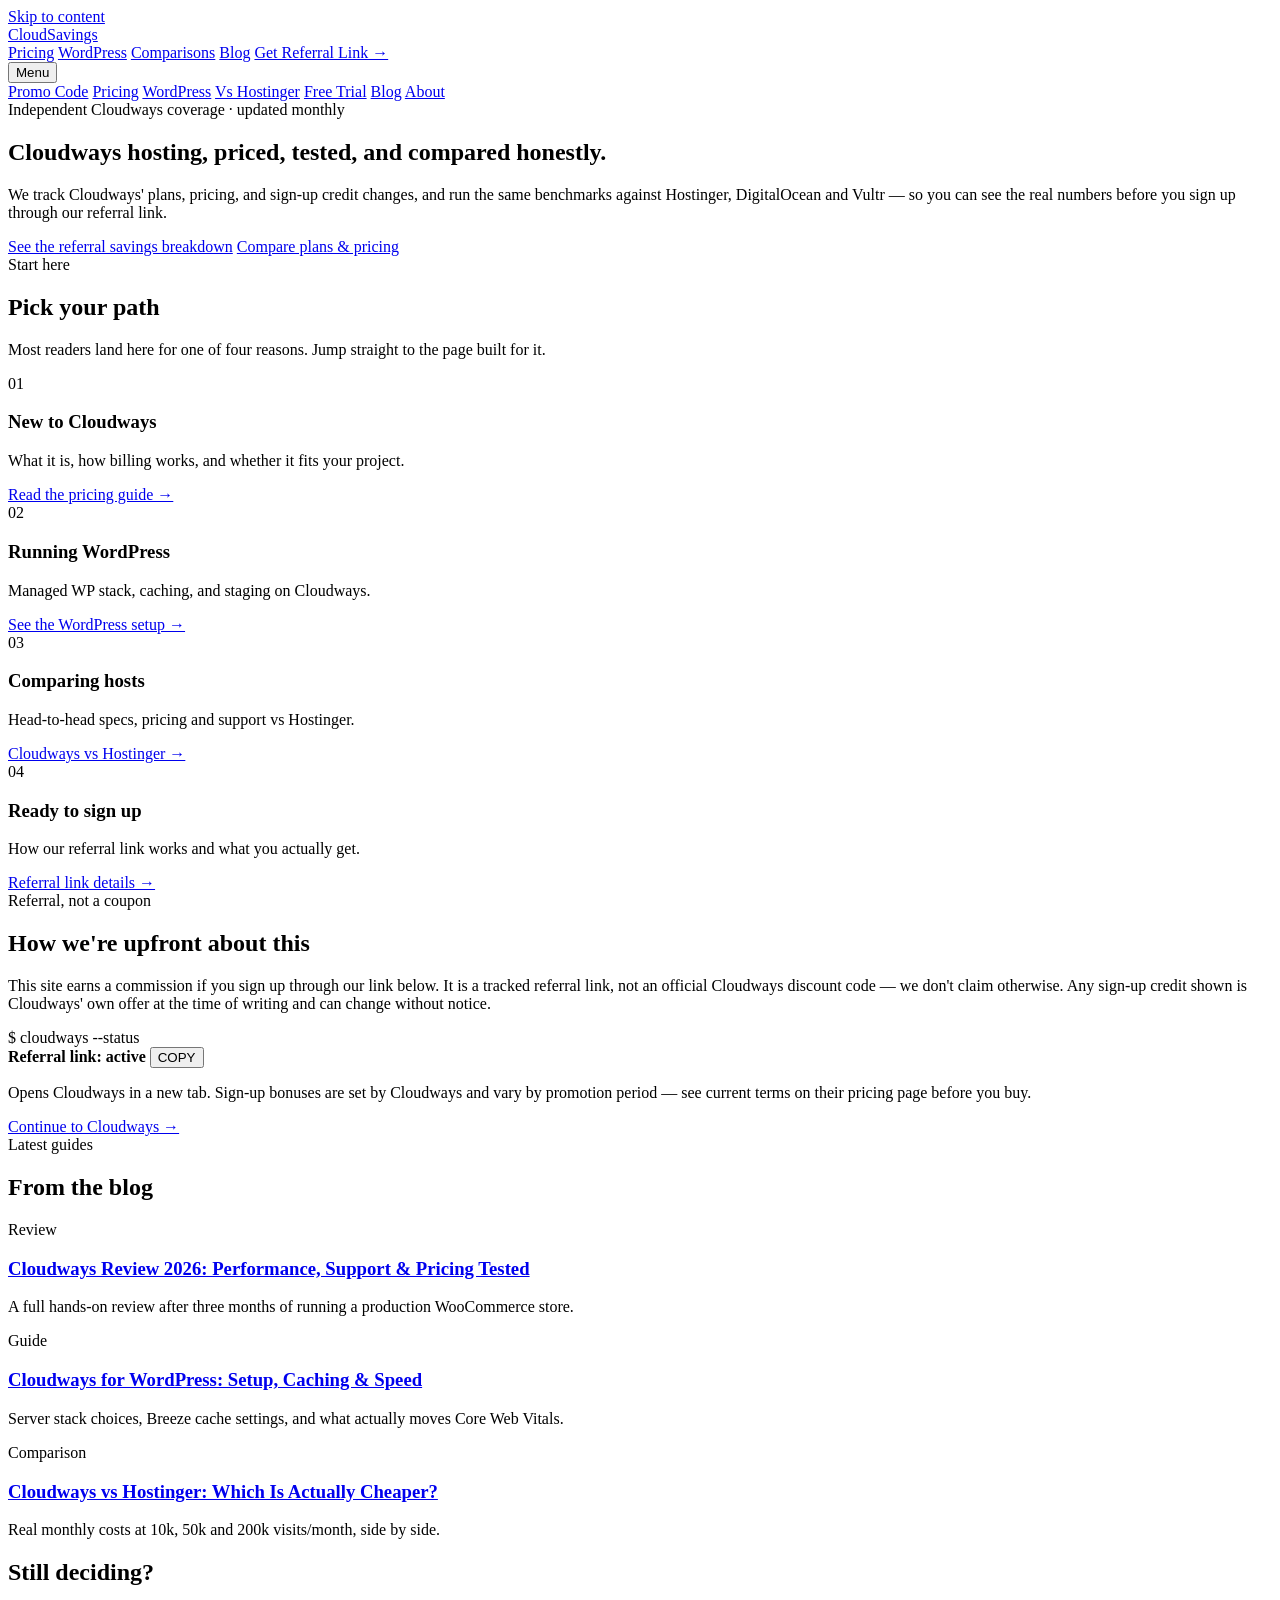
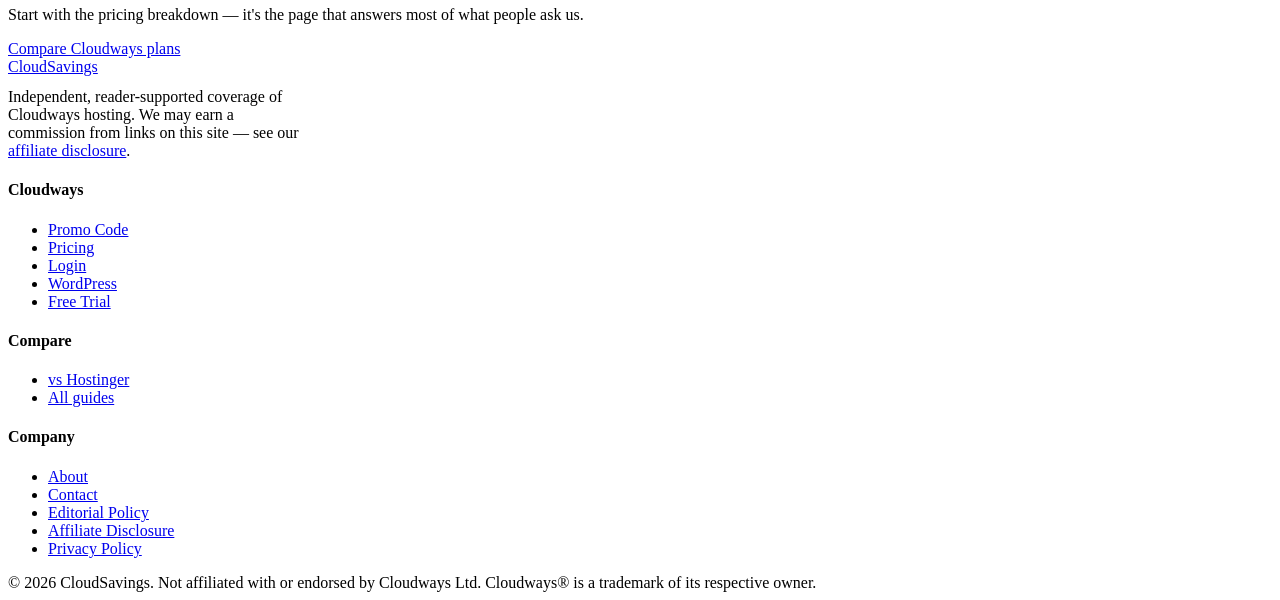
==== index.html @ ebcc0425 "لخ" ====
<!DOCTYPE html>
<html lang="en">
<head>
<meta charset="UTF-8">
<meta name="viewport" content="width=device-width, initial-scale=1.0">
<title>Cloudways Promo Code & Referral Savings (2026 Guide) | CloudSavings</title>
<meta name="description" content="Everything you need on Cloudways: verified referral link, pricing by plan, WordPress & WooCommerce setup, and honest comparisons vs Hostinger, DigitalOcean and Vultr.">
<link rel="canonical" href="https://rafi10merch-alt.github.io/cloudways-promo-code/">
<meta property="og:type" content="website">
<meta property="og:title" content="Cloudways Promo Code & Referral Savings (2026 Guide)">
<meta property="og:description" content="Independent guides on Cloudways pricing, hosting, and referral savings.">
<meta property="og:url" content="https://rafi10merch-alt.github.io/cloudways-promo-code/">
<meta name="twitter:card" content="summary_large_image">
<link rel="icon" href="/cloudways-promo-code/assets/img/favicon.svg" type="image/svg+xml">
<link rel="manifest" href="/cloudways-promo-code/manifest.json">
<link rel="stylesheet" href="/cloudways-promo-code/assets/css/style.css">
<link rel="preconnect" href="https://fonts.googleapis.com">
<link href="https://fonts.googleapis.com/css2?family=Outfit:wght@500;700;800&family=Inter:wght@400;500;600;700&family=IBM+Plex+Mono:wght@400;600&display=swap" rel="stylesheet">
<script type="application/ld+json">
{
  "@context": "https://schema.org",
  "@type": "Organization",
  "name": "CloudSavings",
  "url": "https://rafi10merch-alt.github.io/cloudways-promo-code/",
  "logo": "https://rafi10merch-alt.github.io/cloudways-promo-code/assets/img/logo.png",
  "sameAs": []
}
</script>
<script type="application/ld+json">
{
  "@context": "https://schema.org",
  "@type": "WebSite",
  "url": "https://rafi10merch-alt.github.io/cloudways-promo-code/",
  "name": "CloudSavings",
  "potentialAction": {
    "@type": "SearchAction",
    "target": "https://rafi10merch-alt.github.io/cloudways-promo-code/search/?q={search_term_string}",
    "query-input": "required name=search_term_string"
  }
}
</script>
</head>
<body>
<a class="skip-link" href="#main">Skip to content</a>

<header class="site-header">
  <div class="container">
    <a class="logo" href="/cloudways-promo-code/"><span class="dot"></span>CloudSavings</a>
    <nav class="primary-nav" aria-label="Primary">
      <a href="/cloudways-promo-code/cloudways/pricing/">Pricing</a>
      <a href="/cloudways-promo-code/cloudways/wordpress/">WordPress</a>
      <a href="/cloudways-promo-code/cloudways/vs-hostinger/">Comparisons</a>
      <a href="/cloudways-promo-code/blog/">Blog</a>
      <a class="nav-cta" href="https://www.cloudways.com/en/?id=2192727" rel="sponsored noopener" target="_blank">Get Referral Link →</a>
    </nav>
    <button class="nav-toggle" aria-expanded="false" aria-controls="mobile-menu">Menu</button>
  </div>
  <nav class="mobile-nav" id="mobile-menu" aria-label="Mobile">
    <a href="/cloudways-promo-code/cloudways/promo-code/">Promo Code</a>
    <a href="/cloudways-promo-code/cloudways/pricing/">Pricing</a>
    <a href="/cloudways-promo-code/cloudways/wordpress/">WordPress</a>
    <a href="/cloudways-promo-code/cloudways/vs-hostinger/">Vs Hostinger</a>
    <a href="/cloudways-promo-code/cloudways/free-trial/">Free Trial</a>
    <a href="/cloudways-promo-code/blog/">Blog</a>
    <a href="/cloudways-promo-code/about/">About</a>
  </nav>
</header>

<main id="main">

  <section class="hero">
    <div class="container">
      <span class="eyebrow">Independent Cloudways coverage · updated monthly</span>
      <h1>Cloudways hosting, priced, tested, and compared honestly.</h1>
      <p class="lede">We track Cloudways' plans, pricing, and sign-up credit changes, and run the same benchmarks against Hostinger, DigitalOcean and Vultr — so you can see the real numbers before you sign up through our referral link.</p>
      <div class="hero-actions">
        <a class="btn btn-primary" href="/cloudways-promo-code/cloudways/promo-code/">See the referral savings breakdown</a>
        <a class="btn btn-ghost" href="/cloudways-promo-code/cloudways/pricing/">Compare plans & pricing</a>
      </div>
    </div>
  </section>

  <section>
    <div class="container">
      <div class="section-head">
        <span class="eyebrow">Start here</span>
        <h2>Pick your path</h2>
        <p>Most readers land here for one of four reasons. Jump straight to the page built for it.</p>
      </div>
      <div class="grid grid-4">
        <div class="card">
          <span class="num">01</span>
          <h3>New to Cloudways</h3>
          <p class="small">What it is, how billing works, and whether it fits your project.</p>
          <a href="/cloudways-promo-code/cloudways/pricing/">Read the pricing guide →</a>
        </div>
        <div class="card">
          <span class="num">02</span>
          <h3>Running WordPress</h3>
          <p class="small">Managed WP stack, caching, and staging on Cloudways.</p>
          <a href="/cloudways-promo-code/cloudways/wordpress/">See the WordPress setup →</a>
        </div>
        <div class="card">
          <span class="num">03</span>
          <h3>Comparing hosts</h3>
          <p class="small">Head-to-head specs, pricing and support vs Hostinger.</p>
          <a href="/cloudways-promo-code/cloudways/vs-hostinger/">Cloudways vs Hostinger →</a>
        </div>
        <div class="card">
          <span class="num">04</span>
          <h3>Ready to sign up</h3>
          <p class="small">How our referral link works and what you actually get.</p>
          <a href="/cloudways-promo-code/cloudways/promo-code/">Referral link details →</a>
        </div>
      </div>
    </div>
  </section>

  <section class="alt">
    <div class="container">
      <div class="section-head">
        <span class="eyebrow">Referral, not a coupon</span>
        <h2>How we're upfront about this</h2>
        <p>This site earns a commission if you sign up through our link below. It is a tracked referral link, not an official Cloudways discount code — we don't claim otherwise. Any sign-up credit shown is Cloudways' own offer at the time of writing and can change without notice.</p>
      </div>
      <div class="console">
        <div class="console-bar"><span></span><span></span><span></span></div>
        <div class="console-body">
          <span class="console-line">$ cloudways --status</span>
          <div class="console-code">
            <strong>Referral link: active</strong>
            <button class="copy-btn" data-copy="https://www.cloudways.com/en/?id=2192727">COPY</button>
          </div>
          <p class="console-note">Opens Cloudways in a new tab. Sign-up bonuses are set by Cloudways and vary by promotion period — see current terms on their pricing page before you buy.</p>
          <a class="btn btn-amber" href="https://www.cloudways.com/en/?id=2192727" rel="sponsored noopener" target="_blank">Continue to Cloudways →</a>
        </div>
      </div>
    </div>
  </section>

  <section>
    <div class="container">
      <div class="section-head">
        <span class="eyebrow">Latest guides</span>
        <h2>From the blog</h2>
      </div>
      <div class="grid grid-3">
        <div class="card">
          <span class="num mono">Review</span>
          <h3><a href="/cloudways-promo-code/blog/cloudways-review/">Cloudways Review 2026: Performance, Support & Pricing Tested</a></h3>
          <p class="small">A full hands-on review after three months of running a production WooCommerce store.</p>
        </div>
        <div class="card">
          <span class="num mono">Guide</span>
          <h3><a href="/cloudways-promo-code/cloudways/wordpress/">Cloudways for WordPress: Setup, Caching & Speed</a></h3>
          <p class="small">Server stack choices, Breeze cache settings, and what actually moves Core Web Vitals.</p>
        </div>
        <div class="card">
          <span class="num mono">Comparison</span>
          <h3><a href="/cloudways-promo-code/cloudways/vs-hostinger/">Cloudways vs Hostinger: Which Is Actually Cheaper?</a></h3>
          <p class="small">Real monthly costs at 10k, 50k and 200k visits/month, side by side.</p>
        </div>
      </div>
    </div>
  </section>

  <section class="cta-band">
    <div class="container">
      <h2>Still deciding?</h2>
      <p>Start with the pricing breakdown — it's the page that answers most of what people ask us.</p>
      <a class="btn btn-primary" href="/cloudways-promo-code/cloudways/pricing/">Compare Cloudways plans</a>
    </div>
  </section>

</main>

<footer class="site-footer">
  <div class="container">
    <div class="footer-grid">
      <div>
        <a class="logo" href="/cloudways-promo-code/"><span class="dot"></span>CloudSavings</a>
        <p class="small" style="margin-top:12px; max-width:38ch;">Independent, reader-supported coverage of Cloudways hosting. We may earn a commission from links on this site — see our <a href="/cloudways-promo-code/affiliate-disclosure/">affiliate disclosure</a>.</p>
      </div>
      <div>
        <h4>Cloudways</h4>
        <ul>
          <li><a href="/cloudways-promo-code/cloudways/promo-code/">Promo Code</a></li>
          <li><a href="/cloudways-promo-code/cloudways/pricing/">Pricing</a></li>
          <li><a href="/cloudways-promo-code/cloudways/login/">Login</a></li>
          <li><a href="/cloudways-promo-code/cloudways/wordpress/">WordPress</a></li>
          <li><a href="/cloudways-promo-code/cloudways/free-trial/">Free Trial</a></li>
        </ul>
      </div>
      <div>
        <h4>Compare</h4>
        <ul>
          <li><a href="/cloudways-promo-code/cloudways/vs-hostinger/">vs Hostinger</a></li>
          <li><a href="/cloudways-promo-code/blog/">All guides</a></li>
        </ul>
      </div>
      <div>
        <h4>Company</h4>
        <ul>
          <li><a href="/cloudways-promo-code/about/">About</a></li>
          <li><a href="/cloudways-promo-code/contact/">Contact</a></li>
          <li><a href="/cloudways-promo-code/editorial-policy/">Editorial Policy</a></li>
          <li><a href="/cloudways-promo-code/affiliate-disclosure/">Affiliate Disclosure</a></li>
          <li><a href="/cloudways-promo-code/privacy-policy/">Privacy Policy</a></li>
        </ul>
      </div>
    </div>
    <div class="footer-bottom">
      <span>&copy; 2026 CloudSavings. Not affiliated with or endorsed by Cloudways Ltd.</span>
      <span>Cloudways® is a trademark of its respective owner.</span>
    </div>
  </div>
</footer>

<script src="/cloudways-promo-code/assets/js/main.js"></script>
</body>
</html>
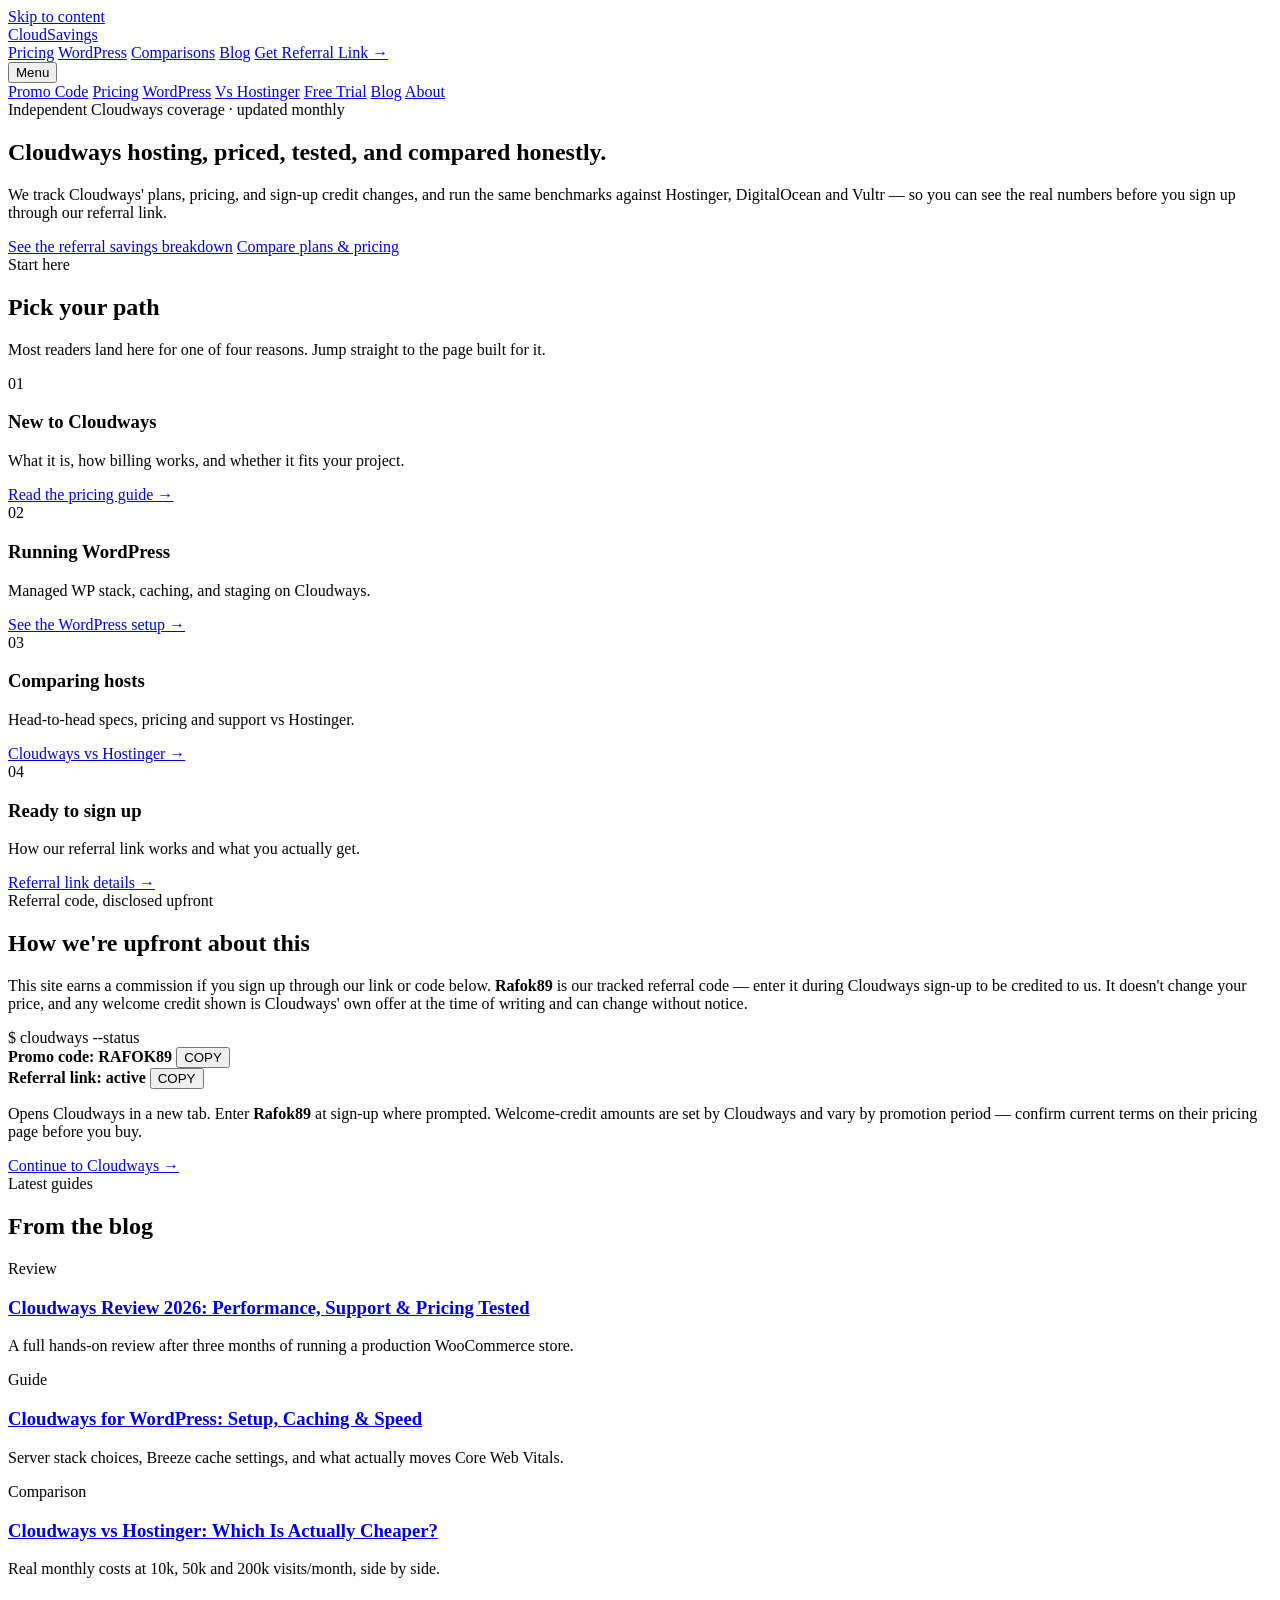
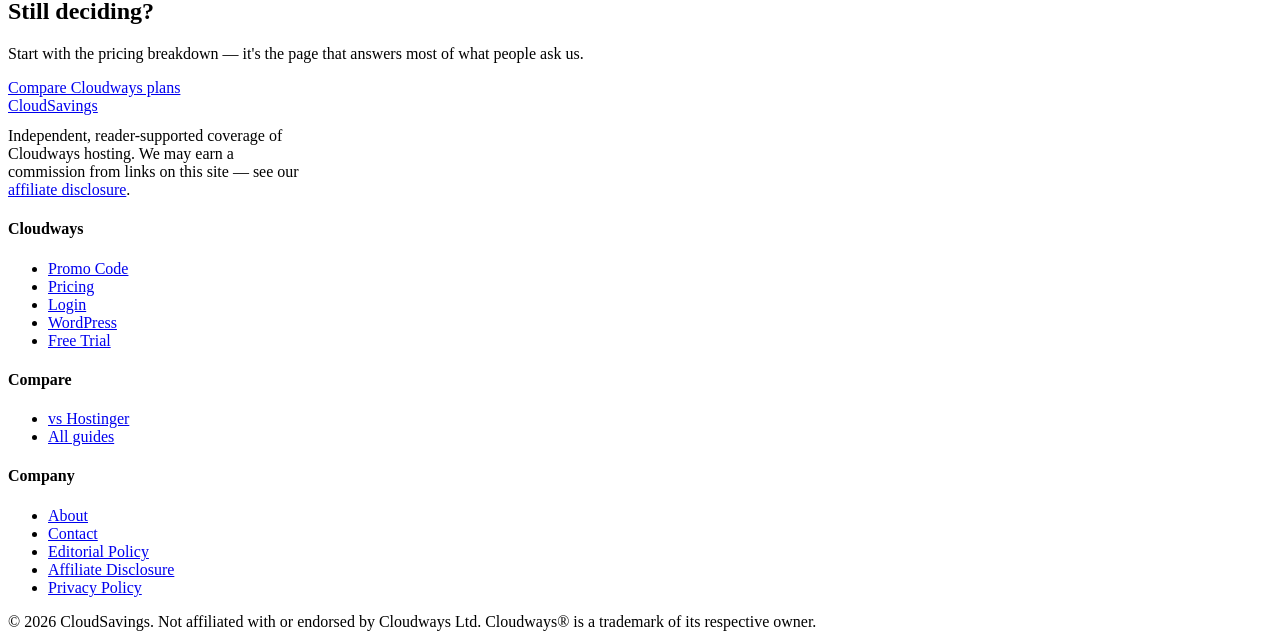
==== commit 5d2d583a: "f" ====
--- a/index.html
+++ b/index.html
@@ -6,6 +6,13 @@
 <title>Cloudways Promo Code & Referral Savings (2026 Guide) | CloudSavings</title>
 <meta name="description" content="Everything you need on Cloudways: verified referral link, pricing by plan, WordPress & WooCommerce setup, and honest comparisons vs Hostinger, DigitalOcean and Vultr.">
 <link rel="canonical" href="https://rafi10merch-alt.github.io/cloudways-promo-code/">
+<link rel="alternate" hreflang="en-us" href="https://rafi10merch-alt.github.io/cloudways-promo-code/">
+<link rel="alternate" hreflang="en-gb" href="https://rafi10merch-alt.github.io/cloudways-promo-code/">
+<link rel="alternate" hreflang="en-ca" href="https://rafi10merch-alt.github.io/cloudways-promo-code/">
+<link rel="alternate" hreflang="en-au" href="https://rafi10merch-alt.github.io/cloudways-promo-code/">
+<link rel="alternate" hreflang="en-ie" href="https://rafi10merch-alt.github.io/cloudways-promo-code/">
+<link rel="alternate" hreflang="en-za" href="https://rafi10merch-alt.github.io/cloudways-promo-code/">
+<link rel="alternate" hreflang="x-default" href="https://rafi10merch-alt.github.io/cloudways-promo-code/">
 <meta property="og:type" content="website">
 <meta property="og:title" content="Cloudways Promo Code & Referral Savings (2026 Guide)">
 <meta property="og:description" content="Independent guides on Cloudways pricing, hosting, and referral savings.">
@@ -23,6 +30,7 @@
   "name": "CloudSavings",
   "url": "https://rafi10merch-alt.github.io/cloudways-promo-code/",
   "logo": "https://rafi10merch-alt.github.io/cloudways-promo-code/assets/img/logo.png",
+  "areaServed": ["US", "CA", "GB", "AU", "IE", "ZA", "Europe"],
   "sameAs": []
 }
 </script>
@@ -119,19 +127,23 @@
   <section class="alt">
     <div class="container">
       <div class="section-head">
-        <span class="eyebrow">Referral, not a coupon</span>
+        <span class="eyebrow">Referral code, disclosed upfront</span>
         <h2>How we're upfront about this</h2>
-        <p>This site earns a commission if you sign up through our link below. It is a tracked referral link, not an official Cloudways discount code — we don't claim otherwise. Any sign-up credit shown is Cloudways' own offer at the time of writing and can change without notice.</p>
+        <p>This site earns a commission if you sign up through our link or code below. <strong>Rafok89</strong> is our tracked referral code — enter it during Cloudways sign-up to be credited to us. It doesn't change your price, and any welcome credit shown is Cloudways' own offer at the time of writing and can change without notice.</p>
       </div>
       <div class="console">
         <div class="console-bar"><span></span><span></span><span></span></div>
         <div class="console-body">
           <span class="console-line">$ cloudways --status</span>
           <div class="console-code">
+            <strong>Promo code: RAFOK89</strong>
+            <button class="copy-btn" data-copy="Rafok89">COPY</button>
+          </div>
+          <div class="console-code">
             <strong>Referral link: active</strong>
             <button class="copy-btn" data-copy="https://www.cloudways.com/en/?id=2192727">COPY</button>
           </div>
-          <p class="console-note">Opens Cloudways in a new tab. Sign-up bonuses are set by Cloudways and vary by promotion period — see current terms on their pricing page before you buy.</p>
+          <p class="console-note">Opens Cloudways in a new tab. Enter <strong>Rafok89</strong> at sign-up where prompted. Welcome-credit amounts are set by Cloudways and vary by promotion period — confirm current terms on their pricing page before you buy.</p>
           <a class="btn btn-amber" href="https://www.cloudways.com/en/?id=2192727" rel="sponsored noopener" target="_blank">Continue to Cloudways →</a>
         </div>
       </div>
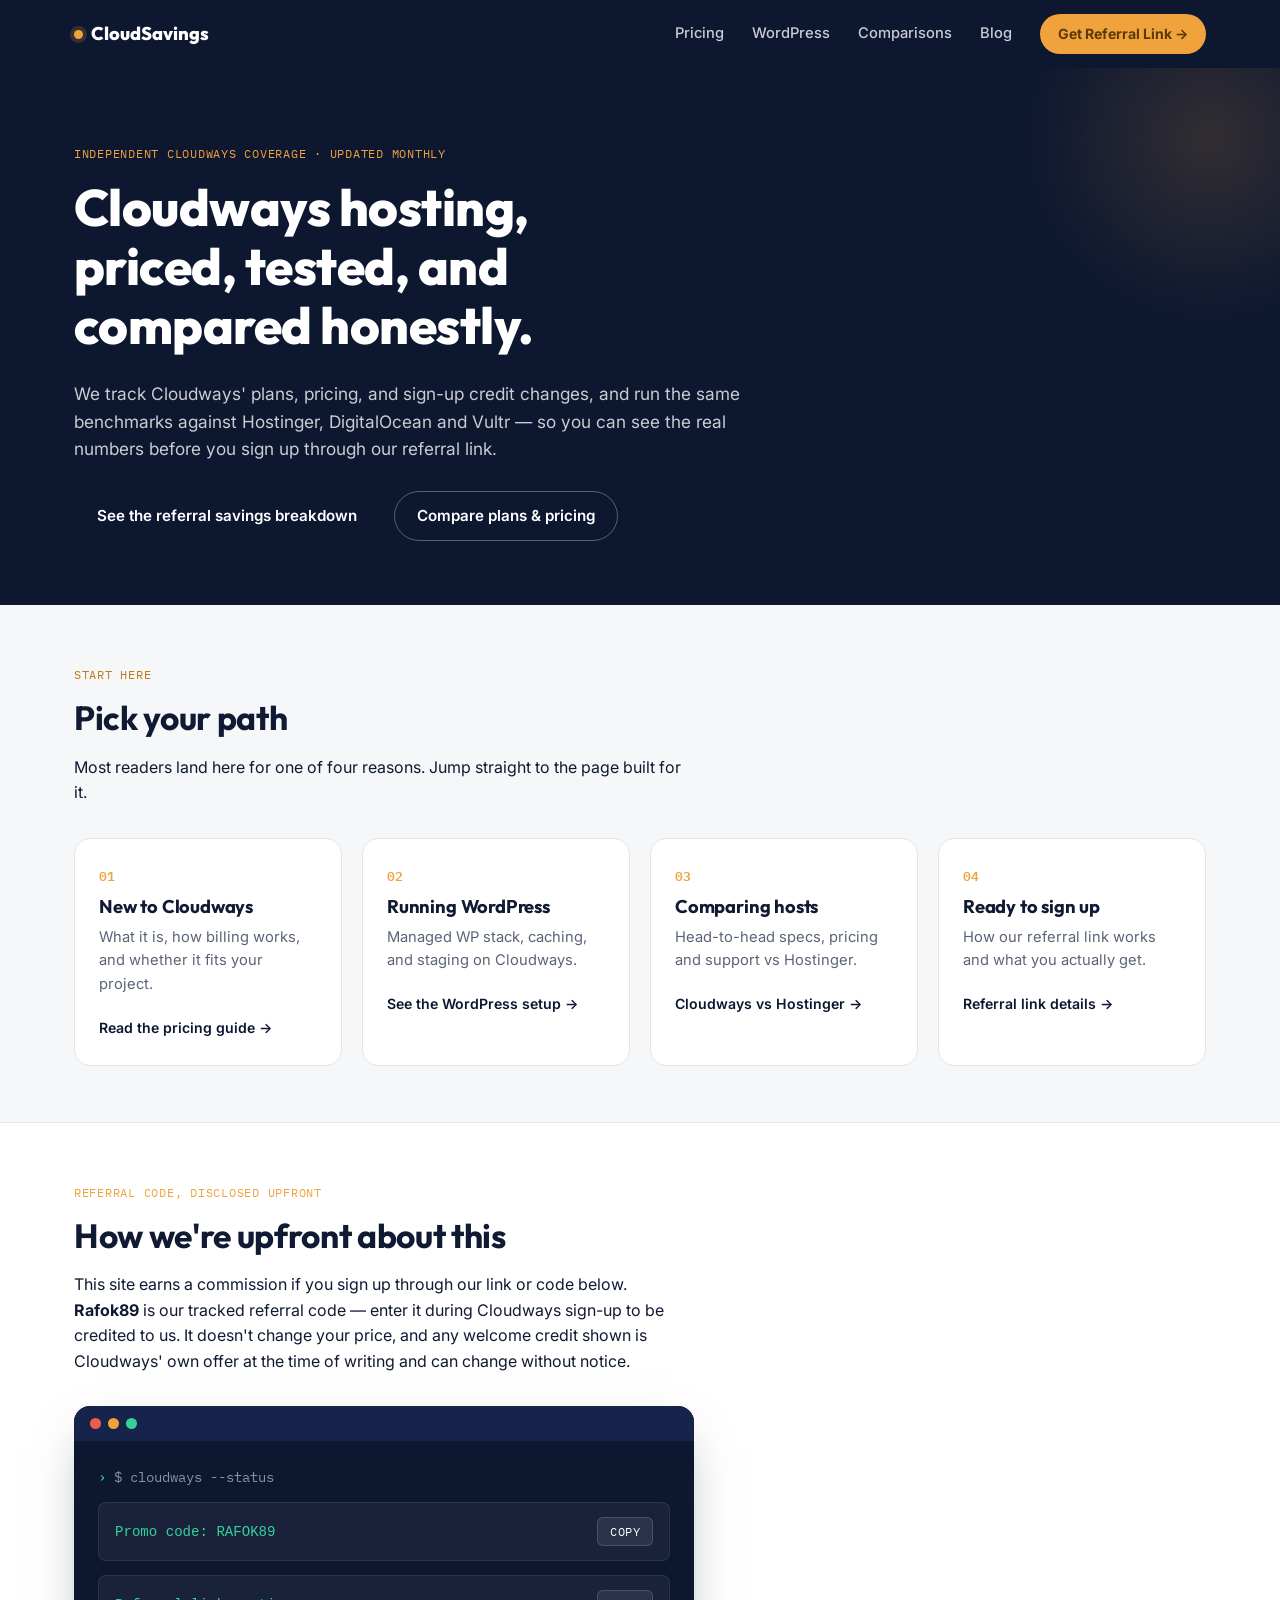
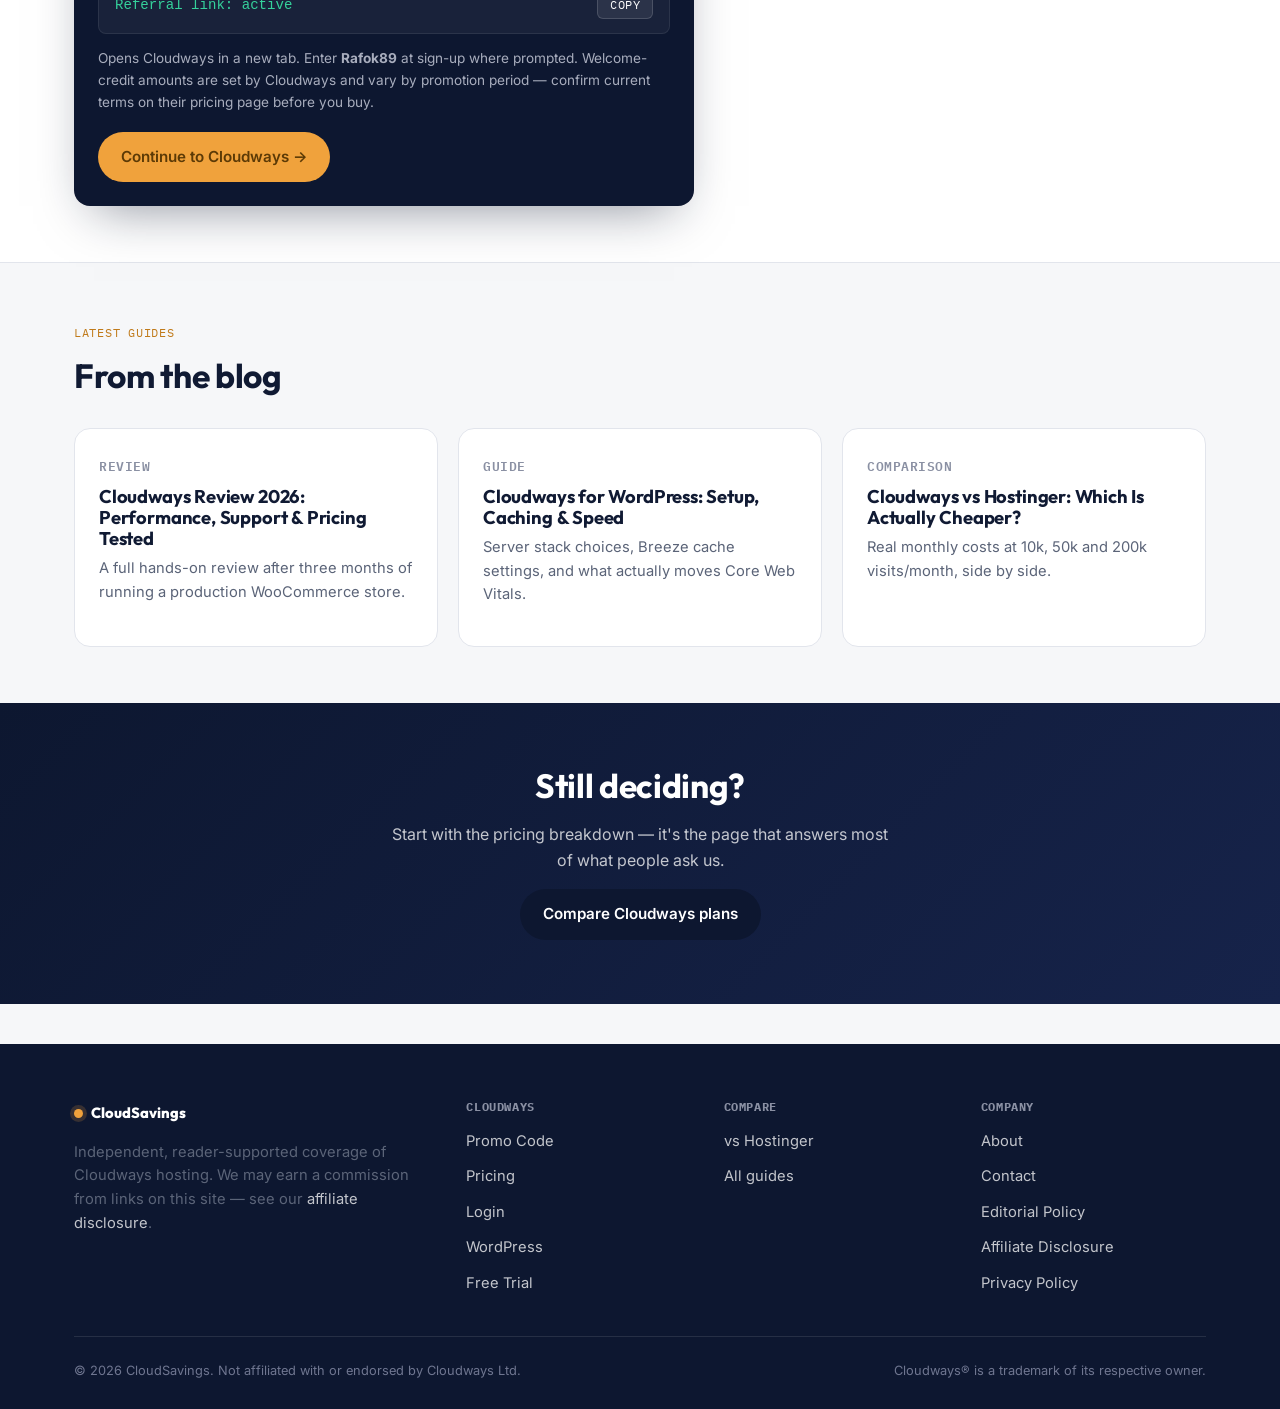
==== commit 414d2a21: "fix: update all paths and URLs for custom domain www.cloudwys.musetrend.com - Remove /cloudways-prom" ====
--- a/index.html
+++ b/index.html
@@ -1,35 +1,45 @@
 <!DOCTYPE html>
-<html lang="en">
+<html lang="en"> 
 <head>
 <meta charset="UTF-8">
 <meta name="viewport" content="width=device-width, initial-scale=1.0">
+<meta name="google-site-verification" content="FEpn2wCnyc4aukhPVUzbwgWCq9rhpfEIRD--1cXSdJs" />
+  <script type="text/javascript">
+    (function(c,l,a,r,i,t,y){
+        c[a]=c[a]||function(){(c[a].q=c[a].q||[]).push(arguments)};
+        t=l.createElement(r);t.async=1;t.src="https://www.clarity.ms/tag/"+i;
+        y=l.getElementsByTagName(r)[0];y.parentNode.insertBefore(t,y);
+    })(window, document, "clarity", "script", "xylxpq16rw");
+</script>
 <title>Cloudways Promo Code & Referral Savings (2026 Guide) | CloudSavings</title>
-<meta name="description" content="Everything you need on Cloudways: verified referral link, pricing by plan, WordPress & WooCommerce setup, and honest comparisons vs Hostinger, DigitalOcean and Vultr.">
-<link rel="canonical" href="https://rafi10merch-alt.github.io/cloudways-promo-code/">
-<link rel="alternate" hreflang="en-us" href="https://rafi10merch-alt.github.io/cloudways-promo-code/">
-<link rel="alternate" hreflang="en-gb" href="https://rafi10merch-alt.github.io/cloudways-promo-code/">
-<link rel="alternate" hreflang="en-ca" href="https://rafi10merch-alt.github.io/cloudways-promo-code/">
-<link rel="alternate" hreflang="en-au" href="https://rafi10merch-alt.github.io/cloudways-promo-code/">
-<link rel="alternate" hreflang="en-ie" href="https://rafi10merch-alt.github.io/cloudways-promo-code/">
-<link rel="alternate" hreflang="en-za" href="https://rafi10merch-alt.github.io/cloudways-promo-code/">
-<link rel="alternate" hreflang="x-default" href="https://rafi10merch-alt.github.io/cloudways-promo-code/">
+<meta name="description" content="Cloudways Promo Code Rafok89">
+<link rel="canonical" href="https://www.cloudwys.musetrend.com/">
+<link rel="alternate" hreflang="en-us" href="https://www.cloudwys.musetrend.com/">
+<link rel="alternate" hreflang="en-gb" href="https://www.cloudwys.musetrend.com/">
+<link rel="alternate" hreflang="en-ca" href="https://www.cloudwys.musetrend.com/">
+<link rel="alternate" hreflang="en-au" href="https://www.cloudwys.musetrend.com/">
+<link rel="alternate" hreflang="en-ie" href="https://www.cloudwys.musetrend.com/">
+<link rel="alternate" hreflang="en-za" href="https://www.cloudwys.musetrend.com/">
+<link rel="alternate" hreflang="x-default" href="https://www.cloudwys.musetrend.com/">
 <meta property="og:type" content="website">
 <meta property="og:title" content="Cloudways Promo Code & Referral Savings (2026 Guide)">
 <meta property="og:description" content="Independent guides on Cloudways pricing, hosting, and referral savings.">
-<meta property="og:url" content="https://rafi10merch-alt.github.io/cloudways-promo-code/">
+<meta property="og:url" content="https://www.cloudwys.musetrend.com/">
 <meta name="twitter:card" content="summary_large_image">
-<link rel="icon" href="/cloudways-promo-code/assets/img/favicon.svg" type="image/svg+xml">
-<link rel="manifest" href="/cloudways-promo-code/manifest.json">
-<link rel="stylesheet" href="/cloudways-promo-code/assets/css/style.css">
+<link rel="icon" href="/assets/img/favicon.svg" type="image/svg+xml">
+<link rel="manifest" href="/manifest.json">
+<link rel="stylesheet" href="/assets/css/style.css">
 <link rel="preconnect" href="https://fonts.googleapis.com">
-<link href="https://fonts.googleapis.com/css2?family=Outfit:wght@500;700;800&family=Inter:wght@400;500;600;700&family=IBM+Plex+Mono:wght@400;600&display=swap" rel="stylesheet">
+<link rel="preconnect" href="https://fonts.gstatic.com" crossorigin>
+<link rel="preload" as="style" href="https://fonts.googleapis.com/css2?family=Outfit:wght@600;700;800&family=Inter:wght@400;500;600;700&family=IBM+Plex+Mono:wght@400;600&display=swap" onload="this.onload=null;this.rel='stylesheet'">
+<noscript><link rel="stylesheet" href="https://fonts.googleapis.com/css2?family=Outfit:wght@600;700;800&family=Inter:wght@400;500;600;700&family=IBM+Plex+Mono:wght@400;600&display=swap"></noscript>
 <script type="application/ld+json">
 {
   "@context": "https://schema.org",
   "@type": "Organization",
   "name": "CloudSavings",
-  "url": "https://rafi10merch-alt.github.io/cloudways-promo-code/",
-  "logo": "https://rafi10merch-alt.github.io/cloudways-promo-code/assets/img/logo.png",
+  "url": "https://www.cloudwys.musetrend.com/",
+  "logo": "https://www.cloudwys.musetrend.com/assets/img/logo.png",
   "areaServed": ["US", "CA", "GB", "AU", "IE", "ZA", "Europe"],
   "sameAs": []
 }
@@ -38,11 +48,11 @@
 {
   "@context": "https://schema.org",
   "@type": "WebSite",
-  "url": "https://rafi10merch-alt.github.io/cloudways-promo-code/",
+  "url": "https://www.cloudwys.musetrend.com/",
   "name": "CloudSavings",
   "potentialAction": {
     "@type": "SearchAction",
-    "target": "https://rafi10merch-alt.github.io/cloudways-promo-code/search/?q={search_term_string}",
+    "target": "https://www.cloudwys.musetrend.com/search/?q={search_term_string}",
     "query-input": "required name=search_term_string"
   }
 }
@@ -53,24 +63,24 @@
 
 <header class="site-header">
   <div class="container">
-    <a class="logo" href="/cloudways-promo-code/"><span class="dot"></span>CloudSavings</a>
+    <a class="logo" href="/"><span class="dot"></span>CloudSavings</a>
     <nav class="primary-nav" aria-label="Primary">
-      <a href="/cloudways-promo-code/cloudways/pricing/">Pricing</a>
-      <a href="/cloudways-promo-code/cloudways/wordpress/">WordPress</a>
-      <a href="/cloudways-promo-code/cloudways/vs-hostinger/">Comparisons</a>
-      <a href="/cloudways-promo-code/blog/">Blog</a>
+      <a href="/cloudways/pricing/">Pricing</a>
+      <a href="/cloudways/wordpress/">WordPress</a>
+      <a href="/cloudways/vs-hostinger/">Comparisons</a>
+      <a href="/blog/">Blog</a>
       <a class="nav-cta" href="https://www.cloudways.com/en/?id=2192727" rel="sponsored noopener" target="_blank">Get Referral Link →</a>
     </nav>
     <button class="nav-toggle" aria-expanded="false" aria-controls="mobile-menu">Menu</button>
   </div>
   <nav class="mobile-nav" id="mobile-menu" aria-label="Mobile">
-    <a href="/cloudways-promo-code/cloudways/promo-code/">Promo Code</a>
-    <a href="/cloudways-promo-code/cloudways/pricing/">Pricing</a>
-    <a href="/cloudways-promo-code/cloudways/wordpress/">WordPress</a>
-    <a href="/cloudways-promo-code/cloudways/vs-hostinger/">Vs Hostinger</a>
-    <a href="/cloudways-promo-code/cloudways/free-trial/">Free Trial</a>
-    <a href="/cloudways-promo-code/blog/">Blog</a>
-    <a href="/cloudways-promo-code/about/">About</a>
+    <a href="/cloudways/promo-code/">Promo Code</a>
+    <a href="/cloudways/pricing/">Pricing</a>
+    <a href="/cloudways/wordpress/">WordPress</a>
+    <a href="/cloudways/vs-hostinger/">Vs Hostinger</a>
+    <a href="/cloudways/free-trial/">Free Trial</a>
+    <a href="/blog/">Blog</a>
+    <a href="/about/">About</a>
   </nav>
 </header>
 
@@ -82,8 +92,8 @@
       <h1>Cloudways hosting, priced, tested, and compared honestly.</h1>
       <p class="lede">We track Cloudways' plans, pricing, and sign-up credit changes, and run the same benchmarks against Hostinger, DigitalOcean and Vultr — so you can see the real numbers before you sign up through our referral link.</p>
       <div class="hero-actions">
-        <a class="btn btn-primary" href="/cloudways-promo-code/cloudways/promo-code/">See the referral savings breakdown</a>
-        <a class="btn btn-ghost" href="/cloudways-promo-code/cloudways/pricing/">Compare plans & pricing</a>
+        <a class="btn btn-primary" href="/cloudways/promo-code/">See the referral savings breakdown</a>
+        <a class="btn btn-ghost" href="/cloudways/pricing/">Compare plans & pricing</a>
       </div>
     </div>
   </section>
@@ -100,25 +110,25 @@
           <span class="num">01</span>
           <h3>New to Cloudways</h3>
           <p class="small">What it is, how billing works, and whether it fits your project.</p>
-          <a href="/cloudways-promo-code/cloudways/pricing/">Read the pricing guide →</a>
+          <a href="/cloudways/pricing/">Read the pricing guide →</a>
         </div>
         <div class="card">
           <span class="num">02</span>
           <h3>Running WordPress</h3>
           <p class="small">Managed WP stack, caching, and staging on Cloudways.</p>
-          <a href="/cloudways-promo-code/cloudways/wordpress/">See the WordPress setup →</a>
+          <a href="/cloudways/wordpress/">See the WordPress setup →</a>
         </div>
         <div class="card">
           <span class="num">03</span>
           <h3>Comparing hosts</h3>
           <p class="small">Head-to-head specs, pricing and support vs Hostinger.</p>
-          <a href="/cloudways-promo-code/cloudways/vs-hostinger/">Cloudways vs Hostinger →</a>
+          <a href="/cloudways/vs-hostinger/">Cloudways vs Hostinger →</a>
         </div>
         <div class="card">
           <span class="num">04</span>
           <h3>Ready to sign up</h3>
           <p class="small">How our referral link works and what you actually get.</p>
-          <a href="/cloudways-promo-code/cloudways/promo-code/">Referral link details →</a>
+          <a href="/cloudways/promo-code/">Referral link details →</a>
         </div>
       </div>
     </div>
@@ -159,17 +169,17 @@
       <div class="grid grid-3">
         <div class="card">
           <span class="num mono">Review</span>
-          <h3><a href="/cloudways-promo-code/blog/cloudways-review/">Cloudways Review 2026: Performance, Support & Pricing Tested</a></h3>
+          <h3><a href="/blog/cloudways-review/">Cloudways Review 2026: Performance, Support & Pricing Tested</a></h3>
           <p class="small">A full hands-on review after three months of running a production WooCommerce store.</p>
         </div>
         <div class="card">
           <span class="num mono">Guide</span>
-          <h3><a href="/cloudways-promo-code/cloudways/wordpress/">Cloudways for WordPress: Setup, Caching & Speed</a></h3>
+          <h3><a href="/cloudways/wordpress/">Cloudways for WordPress: Setup, Caching & Speed</a></h3>
           <p class="small">Server stack choices, Breeze cache settings, and what actually moves Core Web Vitals.</p>
         </div>
         <div class="card">
           <span class="num mono">Comparison</span>
-          <h3><a href="/cloudways-promo-code/cloudways/vs-hostinger/">Cloudways vs Hostinger: Which Is Actually Cheaper?</a></h3>
+          <h3><a href="/cloudways/vs-hostinger/">Cloudways vs Hostinger: Which Is Actually Cheaper?</a></h3>
           <p class="small">Real monthly costs at 10k, 50k and 200k visits/month, side by side.</p>
         </div>
       </div>
@@ -180,7 +190,7 @@
     <div class="container">
       <h2>Still deciding?</h2>
       <p>Start with the pricing breakdown — it's the page that answers most of what people ask us.</p>
-      <a class="btn btn-primary" href="/cloudways-promo-code/cloudways/pricing/">Compare Cloudways plans</a>
+      <a class="btn btn-primary" href="/cloudways/pricing/">Compare Cloudways plans</a>
     </div>
   </section>
 
@@ -190,34 +200,34 @@
   <div class="container">
     <div class="footer-grid">
       <div>
-        <a class="logo" href="/cloudways-promo-code/"><span class="dot"></span>CloudSavings</a>
-        <p class="small" style="margin-top:12px; max-width:38ch;">Independent, reader-supported coverage of Cloudways hosting. We may earn a commission from links on this site — see our <a href="/cloudways-promo-code/affiliate-disclosure/">affiliate disclosure</a>.</p>
+        <a class="logo" href="/"><span class="dot"></span>CloudSavings</a>
+        <p class="small" style="margin-top:12px; max-width:38ch;">Independent, reader-supported coverage of Cloudways hosting. We may earn a commission from links on this site — see our <a href="/affiliate-disclosure/">affiliate disclosure</a>.</p>
       </div>
       <div>
         <h4>Cloudways</h4>
         <ul>
-          <li><a href="/cloudways-promo-code/cloudways/promo-code/">Promo Code</a></li>
-          <li><a href="/cloudways-promo-code/cloudways/pricing/">Pricing</a></li>
-          <li><a href="/cloudways-promo-code/cloudways/login/">Login</a></li>
-          <li><a href="/cloudways-promo-code/cloudways/wordpress/">WordPress</a></li>
-          <li><a href="/cloudways-promo-code/cloudways/free-trial/">Free Trial</a></li>
+          <li><a href="/cloudways/promo-code/">Promo Code</a></li>
+          <li><a href="/cloudways/pricing/">Pricing</a></li>
+          <li><a href="/cloudways/login/">Login</a></li>
+          <li><a href="/cloudways/wordpress/">WordPress</a></li>
+          <li><a href="/cloudways/free-trial/">Free Trial</a></li>
         </ul>
       </div>
       <div>
         <h4>Compare</h4>
         <ul>
-          <li><a href="/cloudways-promo-code/cloudways/vs-hostinger/">vs Hostinger</a></li>
-          <li><a href="/cloudways-promo-code/blog/">All guides</a></li>
+          <li><a href="/cloudways/vs-hostinger/">vs Hostinger</a></li>
+          <li><a href="/blog/">All guides</a></li>
         </ul>
       </div>
       <div>
         <h4>Company</h4>
         <ul>
-          <li><a href="/cloudways-promo-code/about/">About</a></li>
-          <li><a href="/cloudways-promo-code/contact/">Contact</a></li>
-          <li><a href="/cloudways-promo-code/editorial-policy/">Editorial Policy</a></li>
-          <li><a href="/cloudways-promo-code/affiliate-disclosure/">Affiliate Disclosure</a></li>
-          <li><a href="/cloudways-promo-code/privacy-policy/">Privacy Policy</a></li>
+          <li><a href="/about/">About</a></li>
+          <li><a href="/contact/">Contact</a></li>
+          <li><a href="/editorial-policy/">Editorial Policy</a></li>
+          <li><a href="/affiliate-disclosure/">Affiliate Disclosure</a></li>
+          <li><a href="/privacy-policy/">Privacy Policy</a></li>
         </ul>
       </div>
     </div>
@@ -228,6 +238,6 @@
   </div>
 </footer>
 
-<script src="/cloudways-promo-code/assets/js/main.js"></script>
+<script src="/assets/js/main.js"></script>
 </body>
 </html>
--- a/assets/css/style.css
+++ b/assets/css/style.css
@@ -0,0 +1,555 @@
+/* ============================================================
+   CloudSavings — Design System
+   Display: Outfit | Body: Inter | Mono: IBM Plex Mono
+   ============================================================ */
+
+:root {
+  --navy: #0d1730;
+  --navy-2: #16234a;
+  --bg: #f6f7f9;
+  --paper: #ffffff;
+  --ink: #101a33;
+  --muted: #5b6478;
+  --line: #e2e5ec;
+  --line-dark: #29365c;
+  --amber: #f0a23c;
+  --amber-ink: #5c3a06;
+  --green: #35d19b;
+  --red: #e8604c;
+  --radius: 10px;
+  --radius-lg: 16px;
+  --shadow: 0 1px 2px rgba(16, 26, 51, 0.06), 0 8px 24px -12px rgba(16, 26, 51, 0.12);
+  --container: 1180px;
+  --font-display: 'Outfit', system-ui, -apple-system, sans-serif;
+  --font-body: 'Inter', system-ui, -apple-system, sans-serif;
+  --font-mono: 'IBM Plex Mono', 'SF Mono', Menlo, monospace;
+}
+
+*, *::before, *::after { box-sizing: border-box; }
+html { scroll-behavior: smooth; }
+@media (prefers-reduced-motion: reduce) {
+  html { scroll-behavior: auto; }
+  *, *::before, *::after { animation-duration: 0.01ms !important; animation-iteration-count: 1 !important; transition-duration: 0.01ms !important; }
+}
+
+body {
+  margin: 0;
+  font-family: var(--font-body);
+  background: var(--bg);
+  color: var(--ink);
+  line-height: 1.6;
+  -webkit-font-smoothing: antialiased;
+}
+
+img { max-width: 100%; display: block; }
+a { color: inherit; }
+
+h1, h2, h3, h4 {
+  font-family: var(--font-display);
+  line-height: 1.15;
+  margin: 0 0 0.5em;
+  letter-spacing: -0.01em;
+}
+h1 { font-size: clamp(2.1rem, 4.5vw, 3.2rem); font-weight: 800; }
+h2 { font-size: clamp(1.5rem, 3vw, 2.1rem); font-weight: 700; }
+h3 { font-size: 1.15rem; font-weight: 700; }
+p { margin: 0 0 1em; }
+.small { font-size: 0.92rem; color: var(--muted); }
+.mono { font-family: var(--font-mono); }
+
+.container {
+  max-width: var(--container);
+  margin: 0 auto;
+  padding: 0 24px;
+}
+
+.skip-link {
+  position: absolute;
+  left: -999px;
+  top: 0;
+  background: var(--amber);
+  color: var(--amber-ink);
+  padding: 10px 16px;
+  z-index: 200;
+  font-weight: 600;
+  border-radius: 0 0 8px 0;
+}
+.skip-link:focus {
+  left: 0;
+}
+
+:focus-visible {
+  outline: 3px solid var(--amber);
+  outline-offset: 2px;
+}
+
+/* ---------- Buttons ---------- */
+.btn {
+  display: inline-flex;
+  align-items: center;
+  gap: 8px;
+  font-family: var(--font-body);
+  font-weight: 600;
+  font-size: 0.95rem;
+  padding: 12px 22px;
+  border-radius: 999px;
+  text-decoration: none;
+  border: 1.5px solid transparent;
+  cursor: pointer;
+  transition: transform 0.15s ease, box-shadow 0.15s ease, background 0.15s ease;
+}
+.btn:hover { transform: translateY(-1px); }
+.btn-primary {
+  background: var(--navy);
+  color: #fff;
+}
+.btn-primary:hover { background: var(--navy-2); box-shadow: var(--shadow); }
+.btn-ghost {
+  background: transparent;
+  color: var(--navy);
+  border-color: var(--line-dark);
+}
+.btn-ghost:hover { border-color: var(--navy); }
+.btn-amber {
+  background: var(--amber);
+  color: var(--amber-ink);
+}
+.btn-amber:hover { box-shadow: 0 8px 20px -8px rgba(240, 162, 60, 0.6); }
+.btn-sm { padding: 8px 16px; font-size: 0.85rem; }
+
+/* ---------- Header ---------- */
+.site-header {
+  background: var(--navy);
+  color: #fff;
+  position: sticky;
+  top: 0;
+  z-index: 100;
+}
+.site-header .container {
+  display: flex;
+  align-items: center;
+  justify-content: space-between;
+  height: 68px;
+}
+.logo {
+  font-family: var(--font-display);
+  font-weight: 800;
+  font-size: 1.15rem;
+  color: #fff;
+  text-decoration: none;
+  display: inline-flex;
+  align-items: center;
+  gap: 8px;
+}
+.logo .dot {
+  width: 9px;
+  height: 9px;
+  border-radius: 50%;
+  background: var(--amber);
+  display: inline-block;
+  box-shadow: 0 0 0 4px rgba(240, 162, 60, 0.18);
+}
+.primary-nav {
+  display: flex;
+  align-items: center;
+  gap: 28px;
+}
+.primary-nav a:not(.nav-cta) {
+  color: rgba(255,255,255,0.78);
+  text-decoration: none;
+  font-size: 0.92rem;
+  font-weight: 500;
+  transition: color 0.15s ease;
+}
+.primary-nav a:not(.nav-cta):hover { color: #fff; }
+.nav-cta {
+  background: var(--amber);
+  color: var(--amber-ink);
+  padding: 9px 18px;
+  border-radius: 999px;
+  text-decoration: none;
+  font-weight: 700;
+  font-size: 0.88rem;
+}
+.nav-toggle {
+  display: none;
+  background: transparent;
+  border: 1px solid rgba(255,255,255,0.3);
+  color: #fff;
+  padding: 8px 14px;
+  border-radius: 8px;
+  font-family: var(--font-body);
+  cursor: pointer;
+}
+.mobile-nav {
+  display: none;
+  flex-direction: column;
+  background: var(--navy-2);
+  padding: 8px 24px 20px;
+}
+.mobile-nav a {
+  color: rgba(255,255,255,0.85);
+  text-decoration: none;
+  padding: 12px 0;
+  border-bottom: 1px solid rgba(255,255,255,0.08);
+  font-size: 0.95rem;
+}
+body.nav-open .mobile-nav { display: flex; }
+
+@media (max-width: 860px) {
+  .primary-nav { display: none; }
+  .nav-toggle { display: inline-block; }
+}
+
+/* ---------- Breadcrumbs ---------- */
+.breadcrumbs {
+  background: var(--paper);
+  border-bottom: 1px solid var(--line);
+}
+.breadcrumbs .container { padding-top: 14px; padding-bottom: 14px; }
+.breadcrumbs ol {
+  list-style: none;
+  display: flex;
+  flex-wrap: wrap;
+  gap: 6px;
+  margin: 0;
+  padding: 0;
+  font-size: 0.85rem;
+  color: var(--muted);
+  font-family: var(--font-mono);
+}
+.breadcrumbs a { color: var(--muted); text-decoration: none; }
+.breadcrumbs a:hover { color: var(--navy); text-decoration: underline; }
+.breadcrumbs li:not(:last-child)::after { content: "/"; margin-left: 8px; color: #c3c8d4; }
+.breadcrumbs li[aria-current="page"] { color: var(--ink); }
+
+/* ---------- Hero ---------- */
+.hero {
+  background: var(--navy);
+  color: #fff;
+  padding: 72px 0 64px;
+  position: relative;
+  overflow: hidden;
+}
+.hero::after {
+  content: "";
+  position: absolute;
+  right: -120px;
+  top: -120px;
+  width: 380px;
+  height: 380px;
+  border-radius: 50%;
+  background: radial-gradient(circle, rgba(240,162,60,0.16), transparent 70%);
+}
+.hero .container { position: relative; }
+.eyebrow {
+  font-family: var(--font-mono);
+  font-size: 0.78rem;
+  letter-spacing: 0.06em;
+  text-transform: uppercase;
+  color: var(--amber);
+  display: inline-block;
+  margin-bottom: 14px;
+}
+.hero h1 { color: #fff; max-width: 18ch; }
+.hero .lede {
+  max-width: 62ch;
+  color: rgba(255,255,255,0.78);
+  font-size: 1.08rem;
+}
+.hero-actions {
+  display: flex;
+  gap: 14px;
+  flex-wrap: wrap;
+  margin-top: 28px;
+}
+.hero .btn-ghost { color: #fff; border-color: rgba(255,255,255,0.3); }
+.hero .btn-ghost:hover { border-color: #fff; }
+.page-hero {
+  padding: 48px 0 40px;
+}
+.page-hero .lede { max-width: 68ch; }
+
+/* ---------- Sections ---------- */
+section { padding: 56px 0; }
+section.alt { background: var(--paper); border-top: 1px solid var(--line); border-bottom: 1px solid var(--line); }
+.section-head { max-width: 62ch; margin-bottom: 32px; }
+.section-head .eyebrow { color: var(--amber); }
+section:not(.hero):not(.alt) .eyebrow { color: #c07a1a; }
+
+/* ---------- Grid / Cards ---------- */
+.grid { display: grid; gap: 20px; }
+.grid-4 { grid-template-columns: repeat(4, 1fr); }
+.grid-3 { grid-template-columns: repeat(3, 1fr); }
+.grid-2 { grid-template-columns: repeat(2, 1fr); }
+@media (max-width: 960px) { .grid-4 { grid-template-columns: repeat(2, 1fr); } .grid-3 { grid-template-columns: repeat(2, 1fr); } }
+@media (max-width: 620px) { .grid-4, .grid-3, .grid-2 { grid-template-columns: 1fr; } }
+
+.card {
+  background: var(--paper);
+  border: 1px solid var(--line);
+  border-radius: var(--radius-lg);
+  padding: 24px;
+  transition: box-shadow 0.15s ease, transform 0.15s ease;
+}
+.card:hover { box-shadow: var(--shadow); transform: translateY(-2px); }
+.card .num {
+  font-family: var(--font-mono);
+  font-size: 0.8rem;
+  color: var(--amber);
+  font-weight: 600;
+  display: inline-block;
+  margin-bottom: 10px;
+}
+.card .num.mono { color: #8a90a3; text-transform: uppercase; letter-spacing: 0.04em; }
+.card h3 { margin-bottom: 8px; }
+.card h3 a { text-decoration: none; color: var(--ink); }
+.card h3 a:hover { color: var(--amber); }
+.card > a:not(.btn) {
+  font-size: 0.88rem;
+  font-weight: 600;
+  color: var(--navy);
+  text-decoration: none;
+  display: inline-block;
+  margin-top: 6px;
+}
+.card > a:not(.btn):hover { text-decoration: underline; }
+
+/* ---------- Console / terminal widget (signature element) ---------- */
+.console {
+  background: var(--navy);
+  border-radius: var(--radius-lg);
+  overflow: hidden;
+  max-width: 620px;
+  box-shadow: 0 20px 50px -20px rgba(13, 23, 48, 0.5);
+}
+.console-bar {
+  background: var(--navy-2);
+  padding: 12px 16px;
+  display: flex;
+  gap: 7px;
+}
+.console-bar span {
+  width: 11px; height: 11px; border-radius: 50%;
+  background: rgba(255,255,255,0.18);
+}
+.console-bar span:nth-child(1) { background: #e8604c; }
+.console-bar span:nth-child(2) { background: var(--amber); }
+.console-bar span:nth-child(3) { background: var(--green); }
+.console-body { padding: 24px; }
+.console-line {
+  font-family: var(--font-mono);
+  color: #8a90a3;
+  font-size: 0.9rem;
+  display: block;
+  margin-bottom: 14px;
+}
+.console-line::before { content: "› "; color: var(--green); }
+.console-code {
+  display: flex;
+  align-items: center;
+  justify-content: space-between;
+  background: rgba(255,255,255,0.05);
+  border: 1px solid rgba(255,255,255,0.08);
+  border-radius: 8px;
+  padding: 14px 16px;
+  margin-bottom: 14px;
+}
+.console-code strong {
+  font-family: var(--font-mono);
+  color: var(--green);
+  font-size: 0.88rem;
+  font-weight: 500;
+}
+.copy-btn {
+  font-family: var(--font-mono);
+  font-size: 0.72rem;
+  letter-spacing: 0.04em;
+  background: rgba(255,255,255,0.08);
+  color: #fff;
+  border: 1px solid rgba(255,255,255,0.15);
+  padding: 6px 12px;
+  border-radius: 6px;
+  cursor: pointer;
+  transition: background 0.15s ease;
+}
+.copy-btn:hover { background: rgba(255,255,255,0.16); }
+.copy-btn.copied { background: var(--green); color: #06301f; border-color: var(--green); }
+.console-note {
+  font-size: 0.85rem;
+  color: #a8adbd;
+  margin-bottom: 18px;
+}
+
+/* ---------- CTA band ---------- */
+.cta-band {
+  background: linear-gradient(135deg, var(--navy), var(--navy-2));
+  color: #fff;
+  text-align: center;
+  padding: 64px 0;
+}
+.cta-band h2 { color: #fff; }
+.cta-band p { color: rgba(255,255,255,0.75); max-width: 50ch; margin-left: auto; margin-right: auto; }
+
+/* ---------- Tables ---------- */
+.table-wrap { overflow-x: auto; margin: 24px 0; border-radius: var(--radius-lg); border: 1px solid var(--line); }
+table {
+  width: 100%;
+  border-collapse: collapse;
+  background: var(--paper);
+  font-size: 0.92rem;
+}
+th, td {
+  padding: 14px 16px;
+  text-align: left;
+  border-bottom: 1px solid var(--line);
+}
+thead th {
+  background: var(--navy);
+  color: #fff;
+  font-family: var(--font-display);
+  font-weight: 600;
+  font-size: 0.86rem;
+}
+tbody tr:last-child td { border-bottom: none; }
+tbody tr:hover { background: #fafbfc; }
+td.mono, th.mono { font-family: var(--font-mono); }
+.tag {
+  display: inline-block;
+  font-family: var(--font-mono);
+  font-size: 0.72rem;
+  padding: 3px 9px;
+  border-radius: 999px;
+  background: rgba(240,162,60,0.15);
+  color: #a3630f;
+  font-weight: 600;
+}
+.tag.green { background: rgba(53,209,155,0.15); color: #0d7a58; }
+
+/* ---------- FAQ / details ---------- */
+.faq { max-width: 74ch; }
+.faq details {
+  border-bottom: 1px solid var(--line);
+  padding: 18px 0;
+}
+.faq summary {
+  font-family: var(--font-display);
+  font-weight: 600;
+  font-size: 1.02rem;
+  cursor: pointer;
+  list-style: none;
+  display: flex;
+  justify-content: space-between;
+  align-items: center;
+  gap: 16px;
+}
+.faq summary::-webkit-details-marker { display: none; }
+.faq summary::after {
+  content: "+";
+  font-family: var(--font-mono);
+  font-size: 1.3rem;
+  color: var(--amber);
+  flex-shrink: 0;
+  transition: transform 0.15s ease;
+}
+.faq details[open] summary::after { transform: rotate(45deg); }
+.faq .faq-a { margin-top: 12px; color: var(--muted); }
+
+/* ---------- Callouts ---------- */
+.callout {
+  border-left: 3px solid var(--amber);
+  background: #fff8ec;
+  padding: 18px 20px;
+  border-radius: 0 var(--radius) var(--radius) 0;
+  margin: 24px 0;
+}
+.callout p:last-child { margin-bottom: 0; }
+.callout.muted { border-left-color: var(--line-dark); background: var(--paper); border: 1px solid var(--line); border-left: 3px solid var(--line-dark); }
+
+/* ---------- Prose (article/page bodies) ---------- */
+.prose { max-width: 72ch; }
+.prose h2 { margin-top: 2em; }
+.prose h3 { margin-top: 1.6em; }
+.prose ul, .prose ol { padding-left: 1.3em; }
+.prose li { margin-bottom: 0.4em; }
+.prose a { color: var(--navy); text-decoration-color: #c3c8d4; text-underline-offset: 3px; }
+.prose a:hover { text-decoration-color: var(--navy); }
+
+/* ---------- Related links ---------- */
+.related {
+  border-top: 1px solid var(--line);
+  padding-top: 28px;
+  margin-top: 40px;
+}
+.related ul { list-style: none; padding: 0; margin: 0; display: grid; gap: 10px; }
+.related a {
+  text-decoration: none;
+  font-weight: 600;
+  color: var(--navy);
+  display: inline-flex;
+  align-items: center;
+  gap: 6px;
+}
+.related a:hover { color: var(--amber); }
+
+/* ---------- Footer ---------- */
+.site-footer {
+  background: var(--navy);
+  color: rgba(255,255,255,0.7);
+  padding: 56px 0 28px;
+  margin-top: 40px;
+}
+.site-footer .logo { color: #fff; margin-bottom: 4px; }
+.footer-grid {
+  display: grid;
+  grid-template-columns: 1.6fr 1fr 1fr 1fr;
+  gap: 32px;
+  padding-bottom: 40px;
+  border-bottom: 1px solid rgba(255,255,255,0.1);
+}
+@media (max-width: 760px) { .footer-grid { grid-template-columns: 1fr 1fr; } }
+.footer-grid h4 {
+  font-family: var(--font-mono);
+  text-transform: uppercase;
+  letter-spacing: 0.05em;
+  font-size: 0.76rem;
+  color: #8a90a3;
+  margin-bottom: 14px;
+}
+.footer-grid ul { list-style: none; padding: 0; margin: 0; display: grid; gap: 10px; }
+.footer-grid a { color: rgba(255,255,255,0.75); text-decoration: none; font-size: 0.92rem; }
+.footer-grid a:hover { color: #fff; }
+.footer-bottom {
+  display: flex;
+  justify-content: space-between;
+  flex-wrap: wrap;
+  gap: 8px;
+  padding-top: 24px;
+  font-size: 0.8rem;
+  color: #6f7690;
+}
+
+/* ---------- Author / E-E-A-T box ---------- */
+.author-box {
+  display: flex;
+  gap: 16px;
+  align-items: flex-start;
+  background: var(--paper);
+  border: 1px solid var(--line);
+  border-radius: var(--radius-lg);
+  padding: 20px;
+  margin: 24px 0;
+}
+.author-avatar {
+  width: 48px; height: 48px; border-radius: 50%;
+  background: var(--navy);
+  color: var(--amber);
+  display: flex; align-items: center; justify-content: center;
+  font-family: var(--font-mono); font-weight: 700; flex-shrink: 0;
+}
+.author-box .name { font-weight: 700; margin-bottom: 2px; }
+.author-box .role { font-size: 0.85rem; color: var(--muted); margin-bottom: 6px; }
+
+/* ---------- Utility ---------- */
+.stack { display: grid; gap: 16px; }
+.center { text-align: center; }
